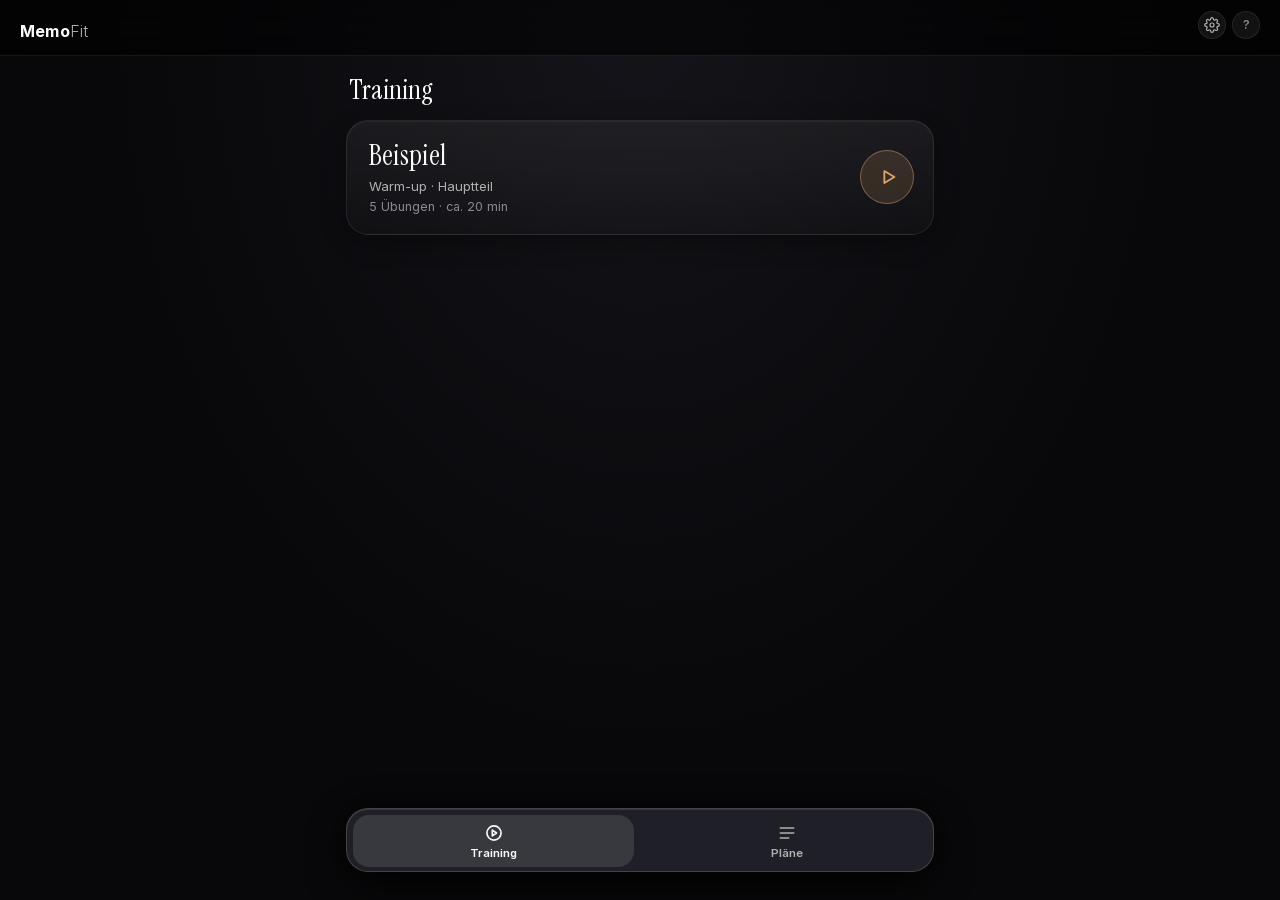
==== index.html @ 02ef74b9 "Add files via upload" ====
<!DOCTYPE html>
<html lang="de">
<head>
  <meta charset="UTF-8">
  <meta name="viewport" content="width=device-width, initial-scale=1.0, viewport-fit=cover">
  <meta name="apple-mobile-web-app-capable" content="yes">
  <meta name="mobile-web-app-capable" content="yes">
  <meta name="apple-mobile-web-app-status-bar-style" content="black-translucent">
  <meta name="apple-mobile-web-app-title" content="MemoFit">
  <meta name="theme-color" content="#080808">
  <link rel="manifest" href="manifest.json">
  <link rel="apple-touch-icon" href="apple-touch-icon.png">
  <link rel="icon" type="image/svg+xml" href="icon.svg">
  <title>MemoFit</title>
  <link rel="stylesheet" href="style.css?v=8">
</head>
<body>

  <header>
    <h1><span class="title-memo">Memo</span><span class="title-me">Fit</span></h1>
    <div class="header-btns">
      <button id="btn-einstellungen" class="btn-help btn-zahnrad" type="button" title="Einstellungen" aria-label="Einstellungen"><svg viewBox="0 0 24 24" fill="none" stroke="currentColor" stroke-width="1.75" stroke-linecap="round" stroke-linejoin="round" aria-hidden="true"><circle cx="12" cy="12" r="3"/><path d="M19.4 15a1.65 1.65 0 0 0 .33 1.82l.06.06a2 2 0 1 1-2.83 2.83l-.06-.06a1.65 1.65 0 0 0-1.82-.33 1.65 1.65 0 0 0-1 1.51V21a2 2 0 1 1-4 0v-.09A1.65 1.65 0 0 0 9 19.4a1.65 1.65 0 0 0-1.82.33l-.06.06a2 2 0 1 1-2.83-2.83l.06-.06A1.65 1.65 0 0 0 4.68 15a1.65 1.65 0 0 0-1.51-1H3a2 2 0 1 1 0-4h.09A1.65 1.65 0 0 0 4.6 9a1.65 1.65 0 0 0-.33-1.82l-.06-.06a2 2 0 1 1 2.83-2.83l.06.06A1.65 1.65 0 0 0 9 4.68a1.65 1.65 0 0 0 1-1.51V3a2 2 0 1 1 4 0v.09a1.65 1.65 0 0 0 1 1.51 1.65 1.65 0 0 0 1.82-.33l.06-.06a2 2 0 1 1 2.83 2.83l-.06.06A1.65 1.65 0 0 0 19.4 9a1.65 1.65 0 0 0 1.51 1H21a2 2 0 1 1 0 4h-.09a1.65 1.65 0 0 0-1.51 1z"/></svg></button>
      <button id="btn-info" class="btn-help" type="button" title="Hilfe" aria-label="Hilfe">?</button>
    </div>
  </header>

  <main>
    <!-- ── TRAINING (Start) ──────────────────────────── -->
    <section id="view-start" class="view">
      <div class="seiten-kopf">
        <h2 class="seiten-titel">Training</h2>
      </div>
      <div id="start-liste" class="plan-karten"></div>
    </section>

    <!-- ── PLÄNE (Liste) ─────────────────────────────── -->
    <section id="view-plaene" class="view hidden">
      <div class="seg plan-tabs" role="tablist" aria-label="Pläne oder Übungen">
        <button type="button" data-wert="plaene" class="an">Pläne</button>
        <button type="button" data-wert="bib">Übungen</button>
      </div>
      <div class="seiten-kopf mit-knopf">
        <h2 class="seiten-titel">Pläne</h2>
        <button class="btn-klein" id="btn-plaene-sort" type="button">Reihenfolge</button>
      </div>
      <div class="card"><div id="plaene-liste" class="zeilen"></div></div>
      <button class="btn-secondary" id="btn-plan-neu" type="button">+ Neuer Plan</button>
    </section>

    <!-- ── ÜBUNGEN (Bibliothek) ──────────────────────── -->
    <section id="view-bib" class="view hidden">
      <div class="seg plan-tabs" role="tablist" aria-label="Pläne oder Übungen">
        <button type="button" data-wert="plaene">Pläne</button>
        <button type="button" data-wert="bib" class="an">Übungen</button>
      </div>
      <div class="seiten-kopf mit-knopf">
        <h2 class="seiten-titel">Übungen</h2>
        <span class="seiten-zahl" id="bib-anzahl"></span>
      </div>
      <p class="card-text">Jede Übung gibt es nur einmal. Hinweis, Gewicht und Video gelten in allen Plänen, in denen sie steht.</p>
      <input type="search" id="bib-suche" class="u-suche" placeholder="Suchen" autocomplete="off">
      <div class="card"><div id="bib-liste" class="zeilen"></div></div>
      <button class="btn-secondary" id="btn-bib-neu" type="button">+ Neue Übung</button>
    </section>

    <!-- ── PLAN BEARBEITEN ───────────────────────────── -->
    <section id="view-plan" class="view hidden">
      <div class="einst-kopf">
        <button class="btn-zurueck" id="plan-zurueck" type="button">‹ Pläne</button>
      </div>
      <div class="plan-kopf">
        <button class="plan-name-knopf" id="plan-name" type="button"></button>
        <div class="plan-kopf-info" id="plan-info"></div>
        <div class="chip-reihe links">
          <button class="btn-klein" id="plan-sort" type="button">Reihenfolge</button>
          <button class="btn-klein" id="plan-kopie" type="button">Kopieren</button>
          <button class="btn-klein" id="plan-weg" type="button">Löschen</button>
        </div>
      </div>
      <p class="card-text hidden" id="plan-sort-hinweis">Mit den Pfeilen verschiebst du Blöcke und Übungen. Eine Übung wandert am Rand in den Block davor oder danach.</p>
      <div id="plan-bloecke" class="view"></div>
      <button class="btn-secondary" id="btn-block-neu" type="button">+ Block</button>
    </section>

    <!-- ── EINSTELLUNGEN ─────────────────────────────── -->
    <section id="view-einst" class="view hidden">
      <div class="einst-kopf">
        <button class="btn-zurueck" id="einst-zurueck" type="button">‹ Zurück</button>
        <h2 class="einst-titel">Einstellungen</h2>
      </div>

      <div class="card">
        <div class="card-header"><h2>Nach der Pause</h2></div>
        <div class="seg" id="e-auto" role="group" aria-label="Nach der Pause">
          <button type="button" data-wert="1">automatisch weiter</button>
          <button type="button" data-wert="0">auf Tipp warten</button>
        </div>
        <p class="form-hinweis">Automatisch: 3-2-1, dann geht es los. Ein Tipp in der Pause hält trotzdem jederzeit an.</p>
      </div>

      <div class="card">
        <div class="card-header"><h2>Bereit vor dem Start</h2></div>
        <div class="seg" id="e-vorlauf" role="group" aria-label="Vorlauf">
          <button type="button" data-wert="0">aus</button>
          <button type="button" data-wert="5">5 s</button>
          <button type="button" data-wert="10">10 s</button>
          <button type="button" data-wert="15">15 s</button>
        </div>
        <div class="form-group" style="margin-top:1rem"><label>Seite wechseln (re/li)</label>
          <div class="seg" id="e-wechsel" role="group" aria-label="Seite wechseln">
            <button type="button" data-wert="3">3 s</button>
            <button type="button" data-wert="5">5 s</button>
            <button type="button" data-wert="10">10 s</button>
          </div>
        </div>
      </div>

      <div class="card">
        <div class="card-header"><h2>Töne</h2></div>
        <div class="seg" id="e-toene" role="group" aria-label="Töne">
          <button type="button" data-wert="1">an</button>
          <button type="button" data-wert="0">aus</button>
        </div>
        <p class="form-hinweis">3-2-1 vor Start und Ende. Im Lautlos-Modus bleibt das iPhone stumm, Farbe und große Zahlen zeigen es trotzdem.</p>
        <div class="btn-reihe"><button class="btn-leise" id="btn-tontest" type="button">Ton testen</button></div>
      </div>

      <div class="card">
        <div class="card-header"><h2>Videoton</h2></div>
        <div class="seg" id="e-videoton" role="group" aria-label="Videoton">
          <button type="button" data-wert="aus">stumm</button>
          <button type="button" data-wert="erst">einmal</button>
          <button type="button" data-wert="immer">immer</button>
        </div>
        <p class="form-hinweis">Einmal: Die Ansage ist einmal zu hören, danach läuft der Ausschnitt stumm im Loop. Im Training schaltet der Lautsprecher oben rechts weiter.</p>
      </div>

      <div class="card">
        <div class="card-header"><h2>Musik vom Handy</h2></div>
        <div class="seg" id="e-musik" role="group" aria-label="Musik vom Handy">
          <button type="button" data-wert="vorrang">Ton hat Vorrang</button>
          <button type="button" data-wert="mischen">Musik läuft weiter</button>
        </div>
        <p class="form-hinweis">Ton hat Vorrang: 3-2-1 und Video sind immer hörbar, die Musik kann dafür kurz anhalten. Musik läuft weiter: Der Ton liegt über der Musik, ist aber nur zu hören, wenn das iPhone nicht im Lautlos-Modus ist.</p>
      </div>

      <div class="card">
        <div class="card-header"><h2>Speicher</h2></div>
        <p class="card-text" id="speicher-text">…</p>
        <div class="btn-reihe"><button class="btn-secondary" id="btn-persist" type="button">Dauerhaft speichern anfragen</button></div>
      </div>

      <div class="card">
        <div class="card-header"><h2>Daten</h2></div>
        <p class="card-text">Alles bleibt auf diesem Gerät. Nichts wird übertragen. Mit einer Sicherungsdatei nimmst du Pläne und Gewichte auf ein anderes Gerät mit.</p>
        <div class="btn-reihe">
          <button class="btn-secondary" id="btn-export" type="button">Daten sichern (Datei)</button>
          <button class="btn-secondary" id="btn-import" type="button">Sicherung laden …</button>
          <input type="file" id="import-datei" accept="application/json,.json" hidden>
          <button class="btn-leise" id="btn-beispiel" type="button">Beispielplan hinzufügen</button>
          <button class="btn-leise" id="btn-alles-loeschen" type="button">Alles löschen …</button>
        </div>
      </div>
    </section>
  </main>

  <nav class="bottom-nav">
    <button class="nav-item active" data-view="start" type="button">
      <svg viewBox="0 0 24 24" fill="none" stroke="currentColor" stroke-width="2" stroke-linecap="round" stroke-linejoin="round"><circle cx="12" cy="12" r="8.5"/><path d="M10 8.5l5 3.5-5 3.5Z"/></svg>
      <span>Training</span>
    </button>
    <button class="nav-item" data-view="plaene" type="button">
      <svg viewBox="0 0 24 24" fill="none" stroke="currentColor" stroke-width="2" stroke-linecap="round" stroke-linejoin="round"><path d="M4 6h16M4 12h16M4 18h10"/></svg>
      <span>Pläne</span>
    </button>
  </nav>

  <!-- ── TRAINING (Abspielen) ──────────────────────── -->
  <div id="training" class="training hidden" aria-live="off"></div>

  <!-- ── SHEET ─────────────────────────────────────── -->
  <div id="sheet" class="modal-backdrop hidden">
    <div class="modal" role="dialog" aria-modal="true" aria-labelledby="sheet-titel">
      <div class="modal-header">
        <h2 id="sheet-titel"></h2>
        <button class="btn-modal-close" id="sheet-zu" type="button" aria-label="Schließen">✕</button>
      </div>
      <div class="modal-body" id="sheet-body"></div>
    </div>
  </div>

  <!-- ── HILFE ─────────────────────────────────────── -->
  <div id="hilfe" class="modal-backdrop hidden">
    <div class="modal" role="dialog" aria-modal="true" aria-labelledby="hilfe-titel">
      <div class="modal-header">
        <h2 id="hilfe-titel">Hilfe</h2>
        <button class="btn-modal-close" id="hilfe-zu" type="button" aria-label="Schließen">✕</button>
      </div>
      <div class="modal-body">
        <aside class="haltung">
          <h4>Abspielen, nicht bedienen</h4>
          <p>MemoFit begleitet dein Training Übung für Übung, mit Zeit, Wiederholungen und Pausen. Einmal einrichten, danach nur noch starten. Keine Punkte, keine Serien, kein Soll.</p>
        </aside>
        <div class="modal-section">
          <div class="modal-section-title"><span class="hz-i klein" data-i="installieren"></span>Erste Schritte</div>
          <div class="hz-liste">
            <div class="hz"><span class="hz-i" data-i="browser"></span><div class="hz-t"><strong>Browser</strong> — iPhone und iPad: Safari · Android: Chrome oder Firefox · Computer: Safari, Firefox, Chrome oder Edge</div></div>
            <div class="hz"><span class="hz-i" data-i="installieren"></span><div class="hz-t"><strong>Zuerst zum Home-Bildschirm</strong> — iPhone/iPad: Safari → Teilen □↑ → „Zum Home-Bildschirm“ · Android (Chrome): ⋮ oben rechts → „Installieren und Verknüpfung erstellen“ (Firefox: Menü → „Installieren“)</div></div>
            <div class="hz"><span class="hz-i" data-i="geraet"></span><div class="hz-t"><strong>Warum installieren?</strong> — MemoFit startet wie eine App, auch offline im Studio oder Keller · ohne Installation kann der Browser die Daten nach etwa 7 Tagen ohne Nutzung löschen</div></div>
            <div class="hz"><span class="hz-i" data-i="update"></span><div class="hz-t"><strong>Nach einem Update</strong> — App ganz schließen und neu öffnen · oder „Neu laden“ im Hinweis unten</div></div>
          </div>
        </div>
        <div class="modal-divider"></div>
        <div class="modal-section">
          <div class="modal-section-title"><span class="hz-i klein" data-i="start"></span>Training</div>
          <div class="hz-liste">
            <div class="hz"><span class="hz-i" data-i="start" data-ton="neutral"></span><div class="hz-t"><strong>Starten</strong> — Plan antippen · erst „Bereit“ mit 3-2-1 · dann Übung für Übung, alle Sätze einer Übung nacheinander</div></div>
            <div class="hz"><span class="hz-i" data-i="dauer" data-ton="akt"></span><div class="hz-t"><strong>Zeit</strong> — großer Ring zählt herunter · warm = Arbeit</div></div>
            <div class="hz"><span class="hz-i" data-i="fertig" data-ton="akt"></span><div class="hz-t"><strong>Wiederholungen</strong> — „12–15 ×“ · großer Knopf „fertig“, wenn du so weit bist</div></div>
            <div class="hz"><span class="hz-i" data-i="pause" data-ton="reg"></span><div class="hz-t"><strong>Pause</strong> — kühl · zeigt, was gleich kommt · danach 3-2-1 und weiter</div></div>
            <div class="hz"><span class="hz-i" data-i="tippen" data-ton="reg"></span><div class="hz-t"><strong>Tipp in der Pause</strong> — hält an · „+15 s“ verlängert die Restzeit · „weiter“ zählt ab derselben Sekunde weiter · › springt zur nächsten Übung</div></div>
            <div class="hz"><span class="hz-i" data-i="kann" data-ton="neutral"></span><div class="hz-t"><strong>Letzter Satz freiwillig</strong> — bei „2–3 Sätze“ fragt die Pause „Noch einer?“ · „auslassen“ geht zur nächsten Übung · ohne Tipp geht es mit dem Satz weiter</div></div>
            <div class="hz"><span class="hz-i" data-i="seiten" data-ton="neutral"></span><div class="hz-t"><strong>Seiten re/li</strong> — erst rechts, kurz „Seite wechseln“, dann links</div></div>
            <div class="hz"><span class="hz-i" data-i="umdrehen"></span><div class="hz-t"><strong>Karte antippen</strong> — dreht sie um · hinten läuft das Video, ohne Video steht dort der Hinweis groß · jedes Training beginnt mit der Textseite, die gewählte Seite bleibt bis zum Ende</div></div>
            <div class="hz"><span class="hz-i" data-i="video"></span><div class="hz-t"><strong>Video</strong> — Karte antippen → Video im Loop, mit Zeit oder „fertig“ unten · die Pause zeigt nur Name und Hinweis</div></div>
            <div class="hz"><span class="hz-i" data-i="ton"></span><div class="hz-t"><strong>Lautsprecher oben rechts</strong> — Videoton umschalten: stumm (✕) · einmal (1) · immer (∞) · gilt auch für die nächsten Trainings</div></div>
            <div class="hz"><span class="hz-i" data-i="gewicht"></span><div class="hz-t"><strong>Gewicht</strong> — „17,5 kg“ antippen → + und − · ändert um den Wert aus der Übung · bleibt für das nächste Mal gespeichert</div></div>
            <div class="hz"><span class="hz-i" data-i="wischen"></span><div class="hz-t"><strong>Wischen</strong> — nach links: nächste Übung · nach rechts: zurück · oder ‹ › unten</div></div>
            <div class="hz"><span class="hz-i" data-i="halt"></span><div class="hz-t"><strong>Anhalten</strong> — ❙❙ unten · ✕ oben beendet das Training</div></div>
            <div class="hz"><span class="hz-i" data-i="drehen"></span><div class="hz-t"><strong>Quer oder hoch</strong> — Handy auf die Bank stellen oder auf den Boden legen · der Bildschirm bleibt an</div></div>
          </div>
        </div>
        <div class="modal-divider"></div>
        <div class="modal-section">
          <div class="modal-section-title"><span class="hz-i klein" data-i="plaene"></span>Pläne</div>
          <div class="hz-liste">
            <div class="hz"><span class="hz-i" data-i="plaene"></span><div class="hz-t"><strong>Plan</strong> — ein Trainingstag · Blöcke wie Warm-up, Hauptteil A, Hauptteil B fassen die Übungen zusammen</div></div>
            <div class="hz"><span class="hz-i" data-i="werte"></span><div class="hz-t"><strong>Werte je Übung</strong> — Zeit oder Wiederholungen · Sätze · Pause zwischen Sätzen · Pause vor der nächsten Übung · eine neue Übung übernimmt die Werte der Übung davor</div></div>
            <div class="hz"><span class="hz-i" data-i="uebung"></span><div class="hz-t"><strong>Übung</strong> — Name · Hinweis · Werte · Seiten re/li · Gewicht · Video</div></div>
            <div class="hz"><span class="hz-i" data-i="bibliothek"></span><div class="hz-t"><strong>Übungen</strong> — oben „Pläne · Übungen“ umschalten · alle Übungen auf einen Blick · suchen · in welchen Plänen sie stehen</div></div>
            <div class="hz"><span class="hz-i" data-i="mehrfach"></span><div class="hz-t"><strong>Dieselbe Übung in mehreren Plänen</strong> — im Plan „+ Übung“ → „Aus der Bibliothek“ wählen · Hinweis, Gewicht und Video pflegst du nur einmal · auch nach „Kopieren“</div></div>
            <div class="hz"><span class="hz-i" data-i="loeschen"></span><div class="hz-t"><strong>Aus dem Block entfernen</strong> — die Übung bleibt in der Bibliothek · ganz löschen nur unter „Übungen“</div></div>
            <div class="hz"><span class="hz-i" data-i="video"></span><div class="hz-t"><strong>„Video neu wählen“</strong> — nach dem Laden einer Sicherung auf einem anderen Gerät · Übung öffnen → „Video wählen“ · Ausschnitt bleibt erhalten, wenn du ihn nicht änderst</div></div>
            <div class="hz"><span class="hz-i" data-i="video"></span><div class="hz-t"><strong>Video zuordnen</strong> — Übung öffnen → „Video wählen“ → aus Fotos oder iCloud Drive · bleibt nur auf diesem Gerät</div></div>
            <div class="hz"><span class="hz-i" data-i="schnitt"></span><div class="hz-t"><strong>Ausschnitt</strong> — Video abspielen · bei der Stelle „hier“ unter Start bzw. Ende · „Ausschnitt abspielen“ zum Prüfen · gilt in allen Plänen</div></div>
            <div class="hz"><span class="hz-i" data-i="speicher"></span><div class="hz-t"><strong>Größe</strong> — 30 s in 1080p sind etwa 30–60 MB · in 1080p filmen oder in Fotos kürzen · 4K braucht viel mehr Platz</div></div>
            <div class="hz"><span class="hz-i" data-i="sortieren"></span><div class="hz-t"><strong>Reihenfolge</strong> — ↑ ↓ verschieben Blöcke und Übungen</div></div>
            <div class="hz"><span class="hz-i" data-i="loeschen"></span><div class="hz-t"><strong>Löschen</strong> — „Rückgängig“ im Hinweis unten holt es zurück</div></div>
          </div>
        </div>
        <div class="modal-divider"></div>
        <div class="modal-section">
          <div class="modal-section-title"><span class="hz-i klein" data-i="zahnrad"></span>Einstellungen · Zahnrad oben rechts</div>
          <div class="hz-liste">
            <div class="hz"><span class="hz-i" data-i="pause"></span><div class="hz-t"><strong>Nach der Pause</strong> — automatisch weiter · oder immer auf Tipp warten</div></div>
            <div class="hz"><span class="hz-i" data-i="start"></span><div class="hz-t"><strong>Bereit</strong> — 5 s vor der ersten Übung · aus · 10 s · 15 s</div></div>
            <div class="hz"><span class="hz-i" data-i="ton"></span><div class="hz-t"><strong>Töne</strong> — 3-2-1 vor Start und Ende · im Lautlos-Modus stumm</div></div>
            <div class="hz"><span class="hz-i" data-i="video"></span><div class="hz-t"><strong>Videoton</strong> — immer stumm · erster Durchlauf mit Ton, dann stumm · immer mit Ton</div></div>
            <div class="hz"><span class="hz-i" data-i="ton"></span><div class="hz-t"><strong>Musik vom Handy</strong> — „Ton hat Vorrang“: immer hörbar, Musik kann kurz anhalten · „Musik läuft weiter“: Ton liegt darüber, nur ohne Lautlos-Modus · auch über den Lautsprecher im Training</div></div>
            <div class="hz"><span class="hz-i" data-i="speicher"></span><div class="hz-t"><strong>Speicher</strong> — „dauerhaft speichern“ schützt vor dem Aufräumen durch den Browser</div></div>
          </div>
        </div>
        <div class="modal-divider"></div>
        <div class="modal-section">
          <div class="modal-section-title"><span class="hz-i klein" data-i="sichern"></span>Daten &amp; Backup</div>
          <div class="hz-liste">
            <div class="hz"><span class="hz-i" data-i="geraet"></span><div class="hz-t"><strong>Nur auf diesem Gerät</strong> — nichts wird übertragen</div></div>
            <div class="hz"><span class="hz-i" data-i="sichern"></span><div class="hz-t"><strong>Daten sichern</strong> — erzeugt eine kleine Datei mit Plänen und Gewichten · ohne Videos: die Originale liegen in Fotos oder iCloud und lassen sich neu zuordnen</div></div>
            <div class="hz"><span class="hz-i" data-i="laden"></span><div class="hz-t"><strong>Sicherung laden</strong> — Umzug auf ein anderes Gerät</div></div>
          </div>
        </div>
        <div class="modal-divider"></div>
        <div class="modal-section">
          <div class="modal-section-title"><span class="hz-i klein" data-i="werkzeug"></span>Probleme &amp; Lösungen</div>
          <div class="hz-liste">
            <div class="hz"><span class="hz-i" data-i="ton"></span><div class="hz-t"><strong>Kein Ton?</strong> — Lautlos-Schalter am iPhone prüfen · Töne in den Einstellungen an</div></div>
            <div class="hz"><span class="hz-i" data-i="geraet"></span><div class="hz-t"><strong>Bildschirm geht aus?</strong> — ab iOS 16.4 bleibt er im Training an · sonst Auto-Sperre in den iPhone-Einstellungen verlängern</div></div>
            <div class="hz"><span class="hz-i" data-i="video"></span><div class="hz-t"><strong>Video ohne Ton?</strong> — Lautsprecher oben rechts auf „einmal“ oder „immer“ · bei „Musik läuft weiter“ den Lautlos-Modus ausschalten · Lautstärke prüfen</div></div>
            <div class="hz"><span class="hz-i" data-i="loeschen"></span><div class="hz-t"><strong>Daten weg?</strong> — „Browserdaten löschen“ entfernt auch MemoFit → Sicherung laden</div></div>
            <div class="hz"><span class="hz-i" data-i="geraet"></span><div class="hz-t"><strong>Home-Bildschirm &amp; Safari</strong> — getrennte Speicher · immer die App vom Home-Bildschirm nutzen</div></div>
          </div>
        </div>
        <div class="modal-divider"></div>
        <p class="modal-meta">Daten bleiben auf diesem Gerät. MemoFit ersetzt keine ärztliche oder therapeutische Beratung.</p>
        <p class="modal-meta"><a href="impressum.html">Impressum &amp; Datenschutz</a></p>
        <p class="modal-meta modal-meta-build">Version 1.0 · Klaus Teltenkötter 2026</p>
      </div>
    </div>
  </div>

  <div id="toast" class="toast hidden" role="status" aria-live="polite"><span id="toast-text"></span><button id="toast-btn" type="button" class="hidden">Rückgängig</button></div>

  <script src="app.js?v=8"></script>
</body>
</html>
---- style.css ----
/* MemoFit · Stil */
/* Schriften lokal (kein Abruf bei Google): Inter und Instrument Serif, SIL Open Font License 1.1 */
@font-face { font-family: 'Instrument Serif'; font-style: italic; font-weight: 400; font-display: swap;
  src: url('fonts/InstrumentSerif-italic-latin-ext.woff2') format('woff2'); unicode-range: U+0100-02BA, U+02BD-02C5, U+02C7-02CC, U+02CE-02D7, U+02DD-02FF, U+0304, U+0308, U+0329, U+1D00-1DBF, U+1E00-1E9F, U+1EF2-1EFF, U+2020, U+20A0-20AB, U+20AD-20C4, U+2113, U+2C60-2C7F, U+A720-A7FF; }
@font-face { font-family: 'Instrument Serif'; font-style: italic; font-weight: 400; font-display: swap;
  src: url('fonts/InstrumentSerif-italic-latin.woff2') format('woff2'); unicode-range: U+0000-00FF, U+0131, U+0152-0153, U+02BB-02BC, U+02C6, U+02DA, U+02DC, U+0304, U+0308, U+0329, U+2000-206F, U+20AC, U+2122, U+2191, U+2193, U+2212, U+2215, U+FEFF, U+FFFD; }
@font-face { font-family: 'Instrument Serif'; font-style: normal; font-weight: 400; font-display: swap;
  src: url('fonts/InstrumentSerif-normal-latin-ext.woff2') format('woff2'); unicode-range: U+0100-02BA, U+02BD-02C5, U+02C7-02CC, U+02CE-02D7, U+02DD-02FF, U+0304, U+0308, U+0329, U+1D00-1DBF, U+1E00-1E9F, U+1EF2-1EFF, U+2020, U+20A0-20AB, U+20AD-20C4, U+2113, U+2C60-2C7F, U+A720-A7FF; }
@font-face { font-family: 'Instrument Serif'; font-style: normal; font-weight: 400; font-display: swap;
  src: url('fonts/InstrumentSerif-normal-latin.woff2') format('woff2'); unicode-range: U+0000-00FF, U+0131, U+0152-0153, U+02BB-02BC, U+02C6, U+02DA, U+02DC, U+0304, U+0308, U+0329, U+2000-206F, U+20AC, U+2122, U+2191, U+2193, U+2212, U+2215, U+FEFF, U+FFFD; }
@font-face { font-family: 'Inter'; font-style: normal; font-weight: 300 800; font-display: swap;
  src: url('fonts/Inter-normal-latin-ext.woff2') format('woff2'); unicode-range: U+0100-02BA, U+02BD-02C5, U+02C7-02CC, U+02CE-02D7, U+02DD-02FF, U+0304, U+0308, U+0329, U+1D00-1DBF, U+1E00-1E9F, U+1EF2-1EFF, U+2020, U+20A0-20AB, U+20AD-20C4, U+2113, U+2C60-2C7F, U+A720-A7FF; }
@font-face { font-family: 'Inter'; font-style: normal; font-weight: 300 800; font-display: swap;
  src: url('fonts/Inter-normal-latin.woff2') format('woff2'); unicode-range: U+0000-00FF, U+0131, U+0152-0153, U+02BB-02BC, U+02C6, U+02DA, U+02DC, U+0304, U+0308, U+0329, U+2000-206F, U+20AC, U+2122, U+2191, U+2193, U+2212, U+2215, U+FEFF, U+FFFD; }

*, *::before, *::after { box-sizing: border-box; margin: 0; padding: 0; }

:root {
  /* Basis aus MemoFix / MemoMe */
  --bg:            #070708;
  --bg-grad:       radial-gradient(ellipse at 50% 0%, #14141a 0%, #08080a 60%);
  --surface:       #0d0d11;
  --surface2:      #131318;
  --modal:         #111116;
  --text:          #FAFAFA;
  --text-dim:      #B0B0B0;
  --muted:         #6B6B70;
  --hint:          #8a8a91;
  --border:        rgba(255,255,255,0.08);
  --border-strong: rgba(255,255,255,0.14);
  --shadow:        inset 0 1px 0 rgba(255,255,255,0.05), 0 8px 24px rgba(0,0,0,0.3);
  --radius:        18px;
  --nav-h:         96px;
  --header-h:      56px;
  --serif:         'Instrument Serif', Georgia, serif;
  --mf-blau:       #62d5ff;

  /* MemoFit: Arbeit warm, Pause kühl, Bereit neutral (Werte aus MemoMe) */
  --akt:           #d9a36a;
  --akt-rgb:       217, 163, 106;
  --reg:           #86bdb5;
  --reg-rgb:       134, 189, 181;
  --neutral:       #bdb4a5;
  --neutral-rgb:   189, 180, 165;
}

body {
  font-family: 'Inter', -apple-system, BlinkMacSystemFont, 'Segoe UI', sans-serif;
  background: var(--bg-grad);
  background-color: var(--bg);
  color: var(--text);
  min-height: 100dvh;
  padding-bottom: calc(var(--nav-h) + max(env(safe-area-inset-bottom), 12px));
  -webkit-tap-highlight-color: transparent;
  -webkit-font-smoothing: antialiased;
  overscroll-behavior-y: none;
}
button { font-family: inherit; }
:focus-visible { outline: 2px solid rgba(var(--reg-rgb), 0.8); outline-offset: 2px; }

/* ── HEADER ─────────────────────────────────────────── */
header {
  position: sticky; top: 0; z-index: 100;
  background: rgba(0,0,0,0.55);
  backdrop-filter: blur(12px); -webkit-backdrop-filter: blur(12px);
  height: calc(var(--header-h) + env(safe-area-inset-top));
  padding: calc(0.9rem + env(safe-area-inset-top)) max(1.25rem, env(safe-area-inset-right)) 0.9rem max(1.25rem, env(safe-area-inset-left));
  border-bottom: 1px solid var(--border);
  display: flex; align-items: flex-end; justify-content: space-between;
}
header h1 { font-size: 1rem; letter-spacing: 0.2px; }
.title-memo { font-weight: 700; }
.title-me   { font-weight: 300; color: var(--text-dim); }
.header-btns { display: flex; align-items: center; gap: 0.4rem; }
.btn-help {
  background: rgba(255,255,255,0.06); border: 1px solid var(--border); color: var(--hint);
  width: 28px; height: 28px; border-radius: 50%;
  font-size: 0.75rem; font-weight: 600; cursor: pointer;
  display: flex; align-items: center; justify-content: center; margin-bottom: 2px;
}
.btn-zahnrad { color: var(--text-dim); }
.btn-zahnrad svg { width: 16px; height: 16px; display: block; }
.btn-zahnrad.an { color: var(--text); background: rgba(255,255,255,0.14); border-color: rgba(255,255,255,0.3); }
.einst-kopf { display: flex; align-items: center; gap: 0.75rem; padding: 0.1rem 0.1rem 0; }
.btn-zurueck { background: none; border: 0; color: var(--text-dim); font-size: 0.9rem; font-weight: 600; padding: 0.4rem 0.2rem; cursor: pointer; }
.einst-titel { font-family: var(--serif); font-weight: 400; font-size: 1.7rem; line-height: 1.1; }

/* ── LAYOUT ─────────────────────────────────────────── */
main {
  max-width: 620px; margin: 0 auto;
  padding-block: 1rem 0.5rem;
  padding-left: max(16px, env(safe-area-inset-left, 0px));
  padding-right: max(16px, env(safe-area-inset-right, 0px));
}
.view { display: flex; flex-direction: column; gap: 0.9rem; }
.hidden { display: none !important; }

.seiten-kopf { padding: 0.2rem 0.2rem 0; }
.seiten-kopf.mit-knopf { display: flex; align-items: center; justify-content: space-between; }
.seiten-titel { font-family: var(--serif); font-weight: 400; font-size: 1.7rem; line-height: 1.1; }
.seiten-sub { font-family: var(--serif); font-style: italic; font-size: 1rem; color: var(--hint); margin-top: 0.2rem; }

.card {
  background: linear-gradient(180deg, rgba(255,255,255,0.05) 0%, rgba(255,255,255,0.02) 100%);
  border-radius: var(--radius); padding: 1.1rem 1.2rem;
  border: 1px solid var(--border); box-shadow: var(--shadow);
}
.card-header { display: flex; align-items: center; gap: 0.5rem; margin-bottom: 0.8rem; }
.card-header h2 { font-size: 0.95rem; font-weight: 700; }
.card-header .rechts { margin-left: auto; }
.card-text { font-size: 0.82rem; color: var(--text-dim); line-height: 1.5; margin-bottom: 0.8rem; }
.leer-text { font-family: var(--serif); font-style: italic; color: var(--hint); font-size: 1.1rem; padding: 0.4rem 0.2rem; }

/* ── START: Pläne als Karten ────────────────────────── */
.plan-karten { display: flex; flex-direction: column; gap: 0.8rem; }
.plan-karte {
  display: grid; grid-template-columns: 1fr auto; align-items: center; gap: 1rem;
  width: 100%; text-align: left; cursor: pointer; color: var(--text);
  background: linear-gradient(180deg, rgba(255,255,255,0.06) 0%, rgba(255,255,255,0.02) 100%);
  border: 1px solid var(--border); border-radius: 22px; box-shadow: var(--shadow);
  padding: 1.25rem 1.2rem 1.25rem 1.35rem; min-height: 112px;
}
.plan-karte:active { transform: scale(0.99); }
.plan-karte .pk-name { font-family: var(--serif); font-size: 1.75rem; line-height: 1.1; }
.plan-karte .pk-bloecke { font-size: 0.82rem; color: var(--text-dim); margin-top: 0.35rem; line-height: 1.4; }
.plan-karte .pk-dauer { font-size: 0.78rem; color: var(--hint); margin-top: 0.25rem; }
.plan-karte .pk-start {
  width: 54px; height: 54px; border-radius: 50%; display: flex; align-items: center; justify-content: center;
  background: rgba(var(--akt-rgb), 0.16); border: 1px solid rgba(var(--akt-rgb), 0.45); color: var(--akt);
}
.plan-karte .pk-start svg { width: 22px; height: 22px; margin-left: 3px; }

/* ── LISTEN (Pläne, Übungen) ────────────────────────── */
.zeilen { display: flex; flex-direction: column; }
.zeile {
  display: grid; grid-template-columns: 1fr auto; align-items: center; gap: 0.6rem; width: 100%;
  padding: 0.75rem 0.2rem; background: none; border: 0; border-bottom: 1px solid var(--border);
  color: var(--text); text-align: left; cursor: pointer; min-height: 52px;
}
.zeilen > .zeile:last-child, .zeilen > .zeile-wrap:last-child > .zeile { border-bottom: 0; }
.zeile .nm { font-size: 0.95rem; font-weight: 600; min-width: 0; }
.zeile .info { font-size: 0.74rem; color: var(--hint); margin-top: 0.15rem; font-weight: 400; line-height: 1.4; }
.zeile .pfeil { color: var(--muted); font-size: 1.1rem; }
.zeile.sortieren { cursor: default; }
.sort-pfeile { display: flex; gap: 0.35rem; }
.sort-pfeile button {
  width: 38px; height: 38px; border-radius: 10px; cursor: pointer;
  background: rgba(255,255,255,0.06); border: 1px solid var(--border); color: var(--text); font-size: 1rem;
}
.sort-pfeile button:disabled { opacity: 0.25; cursor: default; }
.zeile-leer { font-size: 0.82rem; color: var(--hint); font-style: italic; padding: 0.6rem 0.2rem; }

/* ── PLAN BEARBEITEN ────────────────────────────────── */
.plan-kopf { display: flex; flex-direction: column; gap: 0.35rem; padding: 0 0.2rem; }
.plan-name-knopf {
  font-family: var(--serif); font-size: 1.9rem; line-height: 1.1; color: var(--text); text-align: left;
  background: none; border: 0; cursor: pointer; padding: 0;
}
.plan-name-knopf::after { content: ' ✎'; font-family: 'Inter', sans-serif; font-size: 0.9rem; color: var(--muted); vertical-align: 0.3em; }
.plan-kopf-info { font-size: 0.8rem; color: var(--hint); }
.chip-reihe { display: flex; gap: 0.4rem; flex-wrap: wrap; margin-top: 0.4rem; }
.btn-klein {
  height: 30px; padding: 0 0.8rem; border-radius: 15px; cursor: pointer;
  background: rgba(255,255,255,0.06); border: 1px solid var(--border); color: var(--text-dim);
  font-size: 0.74rem; font-weight: 600;
}
.btn-klein.an { background: rgba(255,255,255,0.14); border-color: rgba(255,255,255,0.3); color: var(--text); }
.block-karte .card-header { margin-bottom: 0.3rem; align-items: flex-start; }
.block-kopf-knopf { background: none; border: 0; color: var(--text); text-align: left; cursor: pointer; padding: 0; flex: 1; min-width: 0; }
.block-kopf-knopf .bn { font-size: 1rem; font-weight: 700; }
.block-kopf-knopf .bn::after { content: ' ✎'; font-weight: 400; font-size: 0.8rem; color: var(--muted); }
.block-kopf-knopf .bn.ohne-stift::after { content: none; }
.block-kopf-knopf .bw { font-size: 0.76rem; color: var(--hint); margin-top: 0.2rem; line-height: 1.4; }
.btn-plus { background: none; border: 0; color: var(--text-dim); font-size: 0.85rem; font-weight: 600; padding: 0.7rem 0.2rem 0.1rem; cursor: pointer; text-align: left; }
.marke { display: inline-block; font-size: 0.66rem; font-weight: 700; letter-spacing: 0.3px; padding: 0.05rem 0.45rem; border-radius: 8px; margin-left: 0.35rem; vertical-align: 1px; background: rgba(255,255,255,0.07); color: var(--text-dim); }

/* ── FORMULARE ──────────────────────────────────────── */
.form-group { margin-bottom: 0.9rem; min-width: 0; }
.form-group label, .form-label { display: block; font-size: 0.68rem; font-weight: 700; color: var(--hint); text-transform: uppercase; letter-spacing: 0.6px; margin-bottom: 0.35rem; }
input[type="text"], input[type="number"], textarea, select {
  width: 100%; padding: 0.7rem 0.9rem;
  border: 1px solid var(--border); border-radius: 10px;
  font-size: 1rem; font-family: inherit; color: var(--text); background: var(--surface2);
  -webkit-appearance: none; appearance: none; color-scheme: dark;
}
textarea { resize: vertical; min-height: 4.2rem; line-height: 1.4; }
input:focus, select:focus, textarea:focus { outline: none; border-color: rgba(255,255,255,0.35); }
.form-hinweis { font-size: 0.72rem; color: var(--hint); margin-top: 0.35rem; line-height: 1.4; }
.form-reihe { display: grid; grid-template-columns: 1fr 1fr; gap: 0.6rem; }
.form-reihe.drei { grid-template-columns: 1fr 1fr 1fr; }
.schalter-zeile { display: flex; align-items: center; gap: 0.7rem; padding: 0.55rem 0.1rem; font-size: 0.92rem; cursor: pointer; }
.schalter-zeile input { width: 22px; height: 22px; accent-color: var(--reg); }
.schalter-zeile small { display: block; color: var(--hint); font-size: 0.72rem; margin-top: 0.1rem; }

.seg { display: flex; background: rgba(255,255,255,0.04); border: 1px solid var(--border); border-radius: 12px; padding: 3px; gap: 3px; }
.seg button { flex: 1; padding: 0.55rem 0.4rem; border: 0; border-radius: 9px; background: transparent; color: var(--hint); font-size: 0.84rem; font-weight: 600; cursor: pointer; }
.seg button.an { background: rgba(255,255,255,0.12); color: var(--text); }

.vorschlaege { display: flex; flex-wrap: wrap; gap: 0.35rem; margin-top: 0.5rem; }
.vorschlaege .btn-klein { height: auto; min-height: 30px; padding: 0.3rem 0.75rem; text-align: left; }

.btn-primary {
  display: block; width: 100%;
  background: linear-gradient(180deg, #fafafa 0%, #dcdcdc 100%); color: #080808;
  border: none; padding: 0.85rem 1.5rem; border-radius: 14px;
  font-size: 1rem; font-weight: 700; cursor: pointer;
  box-shadow: inset 0 1px 0 rgba(255,255,255,0.6), 0 8px 20px rgba(255,255,255,0.07);
}
.btn-primary:active { opacity: 0.85; }
.btn-secondary {
  display: block; width: 100%;
  background: rgba(255,255,255,0.06); color: var(--text);
  border: 1px solid var(--border-strong); padding: 0.8rem 1rem; border-radius: 14px;
  font-size: 0.92rem; font-weight: 600; cursor: pointer;
}
.btn-leise {
  display: block; width: 100%; background: transparent; color: var(--hint);
  border: 1px solid var(--border); padding: 0.7rem 1rem; border-radius: 14px;
  font-size: 0.88rem; cursor: pointer;
}
.btn-reihe { display: flex; flex-direction: column; gap: 0.5rem; margin-top: 0.5rem; }

/* ── MODAL / SHEET ──────────────────────────────────── */
.modal-backdrop {
  position: fixed; inset: 0; z-index: 900;
  background: rgba(0,0,0,0.75);
  display: flex; align-items: flex-end;
  padding: 1rem max(1rem, env(safe-area-inset-right)) max(1rem, env(safe-area-inset-bottom)) max(1rem, env(safe-area-inset-left));
  backdrop-filter: blur(6px); -webkit-backdrop-filter: blur(6px);
}
.modal {
  background: var(--modal); border: 1px solid var(--border-strong); border-radius: 22px;
  width: 100%; max-width: 540px; margin: 0 auto;
  box-shadow: 0 24px 60px rgba(0,0,0,0.8), inset 0 1px 0 rgba(255,255,255,0.05);
  max-height: 88dvh; overflow-y: auto;
  animation: modalUp 0.25s ease;
}
html.fenster-offen, html.fenster-offen body { overflow: hidden; overscroll-behavior: none; }
.modal-backdrop:focus-within { backdrop-filter: none; -webkit-backdrop-filter: none; background: rgba(0,0,0,0.86); }
@keyframes modalUp { from { transform: translateY(30px); opacity: 0; } to { transform: none; opacity: 1; } }
.modal-header {
  display: flex; align-items: center; justify-content: space-between;
  padding: 1.1rem 1.25rem 0.75rem; border-bottom: 1px solid var(--border);
  position: sticky; top: 0; background: var(--modal); z-index: 1;
}
.modal-header h2 { font-size: 1rem; font-weight: 700; }
.btn-modal-close { background: rgba(255,255,255,0.06); border: none; color: var(--muted); width: 30px; height: 30px; border-radius: 50%; font-size: 0.9rem; cursor: pointer; }
.modal-body { padding: 1rem 1.25rem 1.25rem; }
.modal-section-title { display: flex; align-items: center; gap: 0.45rem; font-size: 0.72rem; font-weight: 700; color: var(--text-dim); text-transform: uppercase; letter-spacing: 0.6px; margin-bottom: 0.6rem; }
.modal-divider { height: 1px; background: var(--border); margin: 0.9rem 0; }
.modal-meta { font-size: 0.75rem; color: var(--hint); text-align: center; line-height: 1.5; margin-top: 0.2rem; }
.modal-meta a { color: var(--text-dim); }
.modal-meta-build { font-size: 0.68rem; opacity: 0.6; margin-top: 0.3rem; }
.haltung { border-left: 3px solid var(--text); padding: 0.2rem 0 0.2rem 0.9rem; margin: 0 0 1.25rem; }
.haltung h4 { margin: 0 0 0.45rem; font-size: 0.78rem; letter-spacing: 0.12em; text-transform: uppercase; color: var(--text); }
.haltung p { margin: 0 0 0.4rem; font-size: 0.9rem; line-height: 1.5; color: var(--text-dim); }
.haltung p em { color: var(--text); }
.hz-i { flex: 0 0 auto; width: 1.55rem; height: 1.55rem; color: var(--text-dim); display: inline-flex; }
.hz-i svg { width: 100%; height: 100%; }
.hz-i.klein { width: 1rem; height: 1rem; }
.hz-i[data-ton="reg"] { color: rgb(var(--reg-rgb)); }
.hz-i[data-ton="akt"] { color: rgb(var(--akt-rgb)); }
.hz-i[data-ton="neutral"] { color: rgb(var(--neutral-rgb)); }
.hz-liste { display: flex; flex-direction: column; gap: 0.7rem; }
.hz { display: flex; gap: 0.75rem; align-items: flex-start; }
.hz-t { font-size: 0.86rem; line-height: 1.45; color: var(--text-dim); padding-top: 0.12rem; }
.hz-t strong { color: var(--text); font-weight: 600; }

/* ── NAV ────────────────────────────────────────────── */
.bottom-nav {
  position: fixed;
  bottom: calc(16px + max(env(safe-area-inset-bottom), 12px));
  left: max(16px, env(safe-area-inset-left)); right: max(16px, env(safe-area-inset-right));
  max-width: 588px; margin: 0 auto;
  background: rgba(34,34,42,0.93);
  backdrop-filter: blur(16px); -webkit-backdrop-filter: blur(16px);
  border: 1px solid rgba(255,255,255,0.16); border-radius: 22px;
  display: flex; height: 64px; z-index: 100;
  box-shadow: inset 0 1px 0 rgba(255,255,255,0.10), 0 -8px 24px rgba(0,0,0,0.45), 0 14px 36px rgba(0,0,0,0.7);
}
.nav-item {
  flex: 1; background: transparent; border: none;
  display: flex; flex-direction: column; align-items: center; justify-content: center;
  gap: 3px; height: 64px; cursor: pointer; color: var(--text-dim); font-weight: 600; position: relative;
}
.nav-item span { font-size: 0.72rem; position: relative; }
.nav-item svg { width: 20px; height: 20px; position: relative; }
.nav-item.active { color: var(--text); }
.nav-item.active::before { content: ''; position: absolute; inset: 6px; background: rgba(255,255,255,0.11); border-radius: 16px; }

/* ── TOAST & UPDATE ─────────────────────────────────── */
.update-hinweis {
  position: fixed; left: 50%; transform: translateX(-50%); z-index: 950;
  bottom: calc(96px + max(env(safe-area-inset-bottom), 12px));
  display: flex; align-items: center; gap: 0.6rem; padding: 0.5rem 0.6rem 0.5rem 0.95rem; border-radius: 999px;
  background: rgba(20,20,26,0.94); backdrop-filter: blur(12px); -webkit-backdrop-filter: blur(12px);
  border: 1px solid rgba(98,213,255,0.55); color: var(--text); font-size: 0.85rem;
  box-shadow: 0 8px 24px rgba(0,0,0,0.5); max-width: calc(100vw - 24px); white-space: nowrap;
}
.update-hinweis button { border: 0; border-radius: 999px; padding: 0.35rem 0.8rem; font: inherit; font-weight: 700; cursor: pointer; background: var(--mf-blau); color: #04141c; }
.update-hinweis button[data-u="zu"] { background: transparent; color: var(--text-dim); padding: 0.35rem 0.5rem; }
.toast {
  position: fixed;
  bottom: calc(96px + max(env(safe-area-inset-bottom), 12px));
  left: 50%; transform: translateX(-50%);
  background: rgba(20,20,26,0.94);
  backdrop-filter: blur(12px); -webkit-backdrop-filter: blur(12px);
  color: var(--text); border: 1px solid var(--border-strong);
  padding: 0.45rem 0.5rem 0.45rem 1.1rem; border-radius: 100px;
  font-size: 0.85rem; z-index: 1000; white-space: nowrap; max-width: calc(100vw - 32px);
  display: flex; align-items: center; gap: 0.6rem;
  box-shadow: 0 8px 24px rgba(0,0,0,0.5);
  transition: opacity 0.3s;
}
.toast:not(:has(#toast-btn:not(.hidden))) { padding-right: 1.1rem; }
.toast.hidden { display: flex !important; opacity: 0; pointer-events: none; }
.toast span { overflow: hidden; text-overflow: ellipsis; }
.toast button { border: 0; border-radius: 999px; padding: 0.35rem 0.8rem; font-weight: 700; font-size: 0.8rem; cursor: pointer; background: rgba(var(--reg-rgb), 0.9); color: #061418; }

/* ══ TRAINING ═══════════════════════════════════════════════════════ */
html.im-training, html.im-training body { overflow: hidden; }
.training {
  --ph: var(--neutral); --ph-rgb: var(--neutral-rgb);
  position: fixed; inset: 0; z-index: 500;
  display: flex; flex-direction: column;
  padding: calc(0.6rem + env(safe-area-inset-top)) max(1rem, env(safe-area-inset-right)) calc(0.8rem + env(safe-area-inset-bottom)) max(1rem, env(safe-area-inset-left));
  background:
    radial-gradient(ellipse at 50% 30%, rgba(var(--ph-rgb), 0.20) 0%, rgba(var(--ph-rgb), 0.06) 45%, transparent 75%),
    #08080a;
  transition: background 0.6s ease;
  user-select: none; -webkit-user-select: none; touch-action: pan-y;
}
.training.ph-arbeit { --ph: var(--akt); --ph-rgb: var(--akt-rgb); }
.training.ph-pause, .training.ph-wechsel { --ph: var(--reg); --ph-rgb: var(--reg-rgb); }
.training.ph-bereit { --ph: var(--neutral); --ph-rgb: var(--neutral-rgb); }

.t-oben { display: flex; align-items: center; gap: 0.6rem; min-height: 44px; }
.t-x {
  width: 44px; height: 44px; border-radius: 50%; flex: 0 0 auto; cursor: pointer;
  background: rgba(255,255,255,0.06); border: 1px solid var(--border); color: var(--text-dim); font-size: 1rem;
}
.t-ort { flex: 1; min-width: 0; text-align: center; font-size: 0.8rem; color: var(--text-dim); letter-spacing: 0.3px; white-space: nowrap; overflow: hidden; text-overflow: ellipsis; }
.t-ort b { color: rgb(var(--ph-rgb)); font-weight: 700; text-transform: uppercase; letter-spacing: 0.8px; font-size: 0.72rem; }
.t-platz { width: 44px; flex: 0 0 auto; }

.t-mitte { flex: 1; min-height: 0; display: flex; align-items: center; justify-content: center; padding: 0.6rem 0; perspective: 1400px; }

/* Karte mit Umdrehen (wie MemoFix) */
.t-karte { position: relative; width: 100%; max-width: 520px; height: 100%; max-height: 640px; transform-style: preserve-3d; transition: transform 0.55s cubic-bezier(.2,.7,.2,1); cursor: pointer; }
.t-karte.hinten { transform: rotateY(180deg); }
.t-seite {
  position: absolute; inset: 0; backface-visibility: hidden; -webkit-backface-visibility: hidden;
  border-radius: 28px; border: 1px solid rgba(var(--ph-rgb), 0.28);
  background: linear-gradient(180deg, rgba(255,255,255,0.06) 0%, rgba(255,255,255,0.02) 100%);
  box-shadow: inset 0 1px 0 rgba(255,255,255,0.06), 0 20px 50px rgba(0,0,0,0.45);
  display: flex; flex-direction: column; align-items: center; justify-content: center; gap: 0.7rem;
  padding: 1.2rem 1.2rem; text-align: center; overflow: hidden;
}
.t-rueck { transform: rotateY(180deg); }
.t-rueck .t-hinweis-gross { font-family: var(--serif); font-size: clamp(1.5rem, 6vw, 2.3rem); line-height: 1.25; color: var(--text); }
.t-rueck .t-rueck-leer { font-family: var(--serif); font-style: italic; color: var(--hint); font-size: 1.3rem; }

.t-zeile { font-size: 0.85rem; color: var(--text-dim); letter-spacing: 0.2px; }
.t-zeile b { color: rgb(var(--ph-rgb)); font-weight: 700; }
.t-name { font-family: var(--serif); font-size: clamp(2rem, 9vw, 3rem); line-height: 1.05; color: var(--text); }
.t-hinweis { font-size: 0.95rem; color: var(--text-dim); line-height: 1.4; max-width: 30ch; }
.t-gleich { font-size: 0.82rem; color: var(--hint); }
.t-gleich b { color: var(--text-dim); font-weight: 600; }

.t-ring { position: relative; width: min(58vw, 34vh, 260px); aspect-ratio: 1; flex: 0 0 auto; }
.t-ring svg { width: 100%; height: 100%; transform: rotate(-90deg); }
.t-ring .bahn { fill: none; stroke: rgba(255,255,255,0.08); }
.t-ring .bogen { fill: none; stroke: rgb(var(--ph-rgb)); stroke-linecap: round; }
.t-ring .zahl {
  position: absolute; inset: 0; display: flex; align-items: center; justify-content: center; flex-direction: column;
  font-size: clamp(3rem, 15vw, 5.2rem); font-weight: 300; font-variant-numeric: tabular-nums; letter-spacing: -1px; color: var(--text);
}
.t-ring .zahl small { font-size: 0.8rem; font-weight: 600; letter-spacing: 0.6px; color: var(--hint); text-transform: uppercase; margin-top: -0.2rem; }
.t-ring.drei .zahl { color: rgb(var(--ph-rgb)); animation: puls 1s ease-out infinite; }
@keyframes puls { 0% { transform: scale(1.12); } 60% { transform: scale(1); } }

.t-wdh { font-size: clamp(3.4rem, 17vw, 5.6rem); font-weight: 300; line-height: 1; font-variant-numeric: tabular-nums; color: var(--text); }
.t-wdh small { font-size: 0.45em; color: rgb(var(--ph-rgb)); margin-left: 0.15em; }
.btn-fertig {
  width: min(100%, 340px); min-height: 84px; border-radius: 26px; cursor: pointer;
  background: rgba(var(--ph-rgb), 0.92); color: #140d06; border: 0;
  font-size: 1.5rem; font-weight: 700; letter-spacing: 0.3px;
  box-shadow: 0 12px 30px rgba(var(--ph-rgb), 0.25);
}
.btn-fertig:active { transform: scale(0.98); }

.t-gewicht {
  border: 1px solid var(--border-strong); background: rgba(255,255,255,0.06); color: var(--text);
  border-radius: 999px; padding: 0.45rem 1rem; font-size: 1rem; font-weight: 600; cursor: pointer; min-height: 40px;
}
.t-gewicht-pm { display: flex; align-items: center; gap: 0.6rem; }
.t-gewicht-pm button {
  width: 64px; height: 64px; border-radius: 50%; border: 1px solid var(--border-strong); cursor: pointer;
  background: rgba(255,255,255,0.08); color: var(--text); font-size: 1.8rem; font-weight: 300;
}
.t-gewicht-pm .wert { min-width: 7.5rem; font-size: 1.35rem; font-weight: 600; font-variant-numeric: tabular-nums; }

/* Pause: Vorschau auf die nächste Übung */
.t-vorschau { width: 100%; border-top: 1px solid var(--border); padding-top: 0.8rem; display: flex; flex-direction: column; gap: 0.25rem; align-items: center; }
.t-vorschau .t-name { font-size: clamp(1.6rem, 7vw, 2.2rem); }
.t-kann { display: flex; flex-direction: column; align-items: center; gap: 0.45rem; }
.t-kann p { font-family: var(--serif); font-style: italic; font-size: 1.25rem; color: var(--text-dim); }
.t-stopp { display: flex; gap: 0.7rem; width: 100%; max-width: 360px; }
.t-stopp button {
  flex: 1; min-height: 64px; border-radius: 20px; cursor: pointer; font-size: 1.1rem; font-weight: 700;
  border: 1px solid var(--border-strong); background: rgba(255,255,255,0.07); color: var(--text);
}
.t-stopp button.haupt { background: rgba(var(--ph-rgb), 0.92); color: #061418; border: 0; }
.t-stopp-text { font-size: 0.85rem; color: var(--hint); }
.btn-auslassen {
  border: 1px solid var(--border-strong); background: transparent; color: var(--text-dim);
  border-radius: 999px; padding: 0.55rem 1.1rem; font-size: 0.9rem; font-weight: 600; cursor: pointer; min-height: 44px;
}

.t-unten { display: flex; align-items: center; justify-content: center; gap: 1.6rem; min-height: 76px; }
.t-knopf {
  width: 60px; height: 60px; border-radius: 50%; cursor: pointer; flex: 0 0 auto;
  background: rgba(255,255,255,0.06); border: 1px solid var(--border); color: var(--text-dim);
  display: flex; align-items: center; justify-content: center;
}
.t-knopf svg { width: 24px; height: 24px; }
.t-knopf.gross { width: 76px; height: 76px; color: var(--text); border-color: rgba(var(--ph-rgb), 0.5); background: rgba(var(--ph-rgb), 0.14); }
.t-knopf.gross svg { width: 30px; height: 30px; }
.t-knopf:disabled { opacity: 0.25; }

/* Angehalten: Hinweis auf der Karte */
.training.halt .t-ring .bogen { opacity: 0.45; }
.t-halt-marke { font-size: 0.75rem; font-weight: 700; letter-spacing: 1px; text-transform: uppercase; color: var(--hint); }

/* Ende */
.t-ende { flex: 1; display: flex; flex-direction: column; align-items: center; justify-content: center; gap: 0.6rem; text-align: center; padding: 1rem; }
.t-ende h2 { font-family: var(--serif); font-weight: 400; font-size: clamp(2.2rem, 9vw, 3rem); }
.t-ende p { color: var(--text-dim); font-size: 1rem; }
.t-ende .btn-primary { max-width: 320px; margin-top: 1.4rem; }

/* Querformat (Handy auf der Bank): Ring links, Text rechts */
@media (orientation: landscape) and (max-height: 560px) {
  .training { padding-top: calc(0.4rem + env(safe-area-inset-top)); padding-bottom: calc(0.4rem + env(safe-area-inset-bottom)); }
  .t-oben { min-height: 40px; }
  .t-mitte { padding: 0.3rem 0; }
  .t-karte { max-width: none; max-height: none; }
  .t-seite.t-vorn { display: grid; grid-template-columns: auto 1fr; grid-template-rows: 1fr; column-gap: 1.6rem; align-items: center; justify-items: start; text-align: left; padding: 0.8rem 1.6rem; }
  .t-vorn .t-links { grid-column: 1; display: flex; flex-direction: column; align-items: center; gap: 0.6rem; }
  .t-vorn .t-rechts { grid-column: 2; display: flex; flex-direction: column; align-items: flex-start; gap: 0.45rem; min-width: 0; }
  .t-ring { width: min(62vh, 40vw, 300px); }
  .t-name { font-size: clamp(1.8rem, 6vh + 1vw, 2.8rem); }
  .t-vorschau { align-items: flex-start; border-top: 0; padding-top: 0; }
  .t-unten { position: absolute; right: max(1rem, env(safe-area-inset-right)); top: 50%; transform: translateY(-50%); flex-direction: column; gap: 0.9rem; min-height: 0; }
  .t-mitte { padding-right: 84px; }
  .btn-fertig { min-height: 72px; }
}
/* Hochformat: einfache Spalte */
.t-links, .t-rechts { display: contents; }
@media (orientation: landscape) and (max-height: 560px) {
  .t-links, .t-rechts { display: flex; }
}

@media (prefers-reduced-motion: reduce) {
  *, *::before, *::after { animation-duration: 0.01ms !important; transition-duration: 0.01ms !important; }
}

/* ── VIDEO (Stufe 2) ────────────────────────────────── */
/* Übungsfenster: Vorschau und Ausschnitt */
.u-vid { width: 100%; max-height: 42dvh; border-radius: 14px; background: #000; display: block; margin-bottom: 0.7rem; }
.v-reihe { margin-top: 0.2rem; }
.v-feld { display: flex; gap: 0.4rem; align-items: center; }
.v-feld input { min-width: 0; font-variant-numeric: tabular-nums; }
.v-feld .btn-klein { height: 44px; padding: 0 0.8rem; flex: 0 0 auto; }

/* Training: Rückseite mit Video */
.t-rueck.mit-video { padding: 0; justify-content: flex-end; gap: 0; }
.t-video-slot { position: absolute; inset: 0; background: #000; transition: visibility 0s linear 0.27s; }
.t-karte:not(.hinten) .t-rueck .t-video-slot { visibility: hidden; transition: none; }
.t-video-slot .t-video { width: 100%; height: 100%; object-fit: contain; display: block; }
.t-video-slot.laedt::after { content: 'Video wird geladen …'; position: absolute; inset: 0; display: flex; align-items: center; justify-content: center; color: var(--hint); font-size: 0.9rem; }
.t-video-leiste {
  position: relative; z-index: 1; width: 100%;
  display: flex; align-items: flex-end; justify-content: space-between; gap: 1rem;
  padding: 2.2rem 1.2rem 1rem; text-align: left;
  background: linear-gradient(180deg, transparent 0%, rgba(0,0,0,0.78) 70%);
}
.t-vtext { min-width: 0; }
.t-vname { font-family: var(--serif); font-size: 1.5rem; line-height: 1.1; color: var(--text); }
.t-vzahl { display: flex; flex-direction: column; align-items: flex-end; font-size: 3.2rem; font-weight: 300; line-height: 1; font-variant-numeric: tabular-nums; color: var(--text); }
.t-vzahl small { font-size: 0.7rem; font-weight: 700; letter-spacing: 0.6px; text-transform: uppercase; color: var(--hint); margin-top: 0.2rem; }
.btn-fertig.klein { width: auto; min-height: 60px; padding: 0 1.6rem; font-size: 1.2rem; border-radius: 20px; flex: 0 0 auto; }
.t-video-tipp { font-size: 0.75rem; color: var(--hint); letter-spacing: 0.3px; }

/* Pause: Vorschau als Video */
.t-video-slot.vorschau { position: relative; inset: auto; width: 100%; max-width: 420px; aspect-ratio: 16 / 10; max-height: 30dvh; border-radius: 16px; overflow: hidden; margin-top: 0.3rem; transition: none; }
@media (orientation: landscape) and (max-height: 560px) {
  .t-video-slot.vorschau { max-height: 42dvh; max-width: 360px; }
  .t-vzahl { font-size: 2.6rem; }
  .t-video-leiste { padding: 1.6rem 1.2rem 0.8rem; }
}

/* ── BIBLIOTHEK (Stufe 3) ───────────────────────────── */
.plan-tabs { max-width: 320px; }
.seiten-zahl { font-size: 0.8rem; color: var(--hint); }
input[type="search"] {
  width: 100%; padding: 0.7rem 0.9rem; border: 1px solid var(--border); border-radius: 10px;
  font-size: 1rem; font-family: inherit; color: var(--text); background: var(--surface2);
  -webkit-appearance: none; appearance: none; color-scheme: dark;
}
.u-suche { margin-bottom: 0.2rem; }
.marke.warm { background: rgba(var(--akt-rgb), 0.18); color: var(--akt); }
.t-video-slot.fehlt::after { content: 'Video fehlt auf diesem Gerät · unter „Übungen“ neu wählen'; position: absolute; inset: 0; display: flex; align-items: center; justify-content: center; text-align: center; padding: 1.5rem; color: var(--hint); font-size: 0.9rem; line-height: 1.4; }

/* Lautsprecher im Training (einmal · stumm · immer) */
.t-laut { display: flex; align-items: center; justify-content: center; }
.t-laut svg { width: 22px; height: 22px; }
/* Grauwerte: immer hell · einmal mittel · stumm gedämpft */
.t-laut[data-ton="immer"] { color: var(--text); }
.t-laut[data-ton="erst"] { color: var(--text-dim); }
.t-laut[data-ton="aus"] { color: var(--hint); opacity: 0.7; }
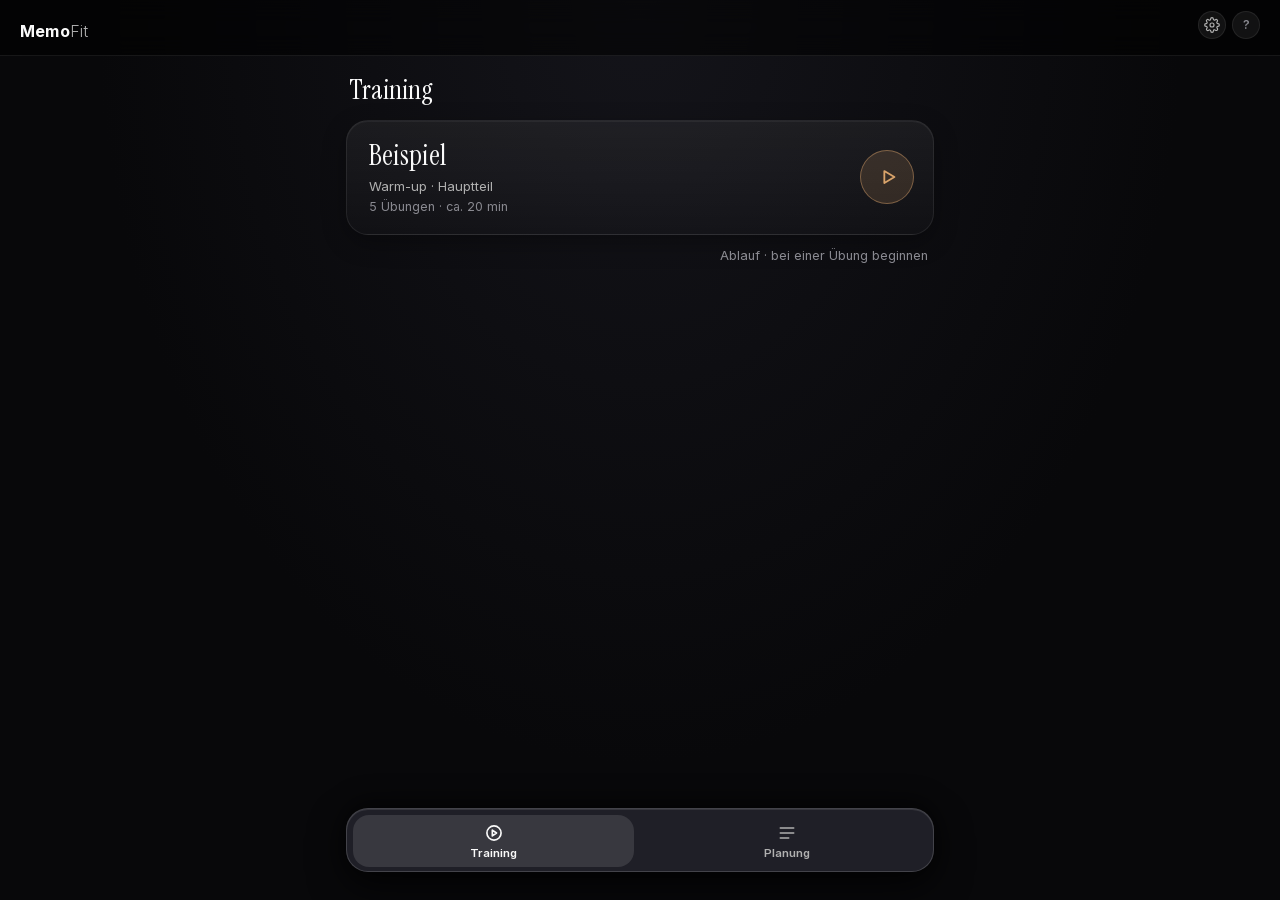
==== commit edde8c5e: "Add files via upload" ====
--- a/index.html
+++ b/index.html
@@ -12,7 +12,7 @@
   <link rel="apple-touch-icon" href="apple-touch-icon.png">
   <link rel="icon" type="image/svg+xml" href="icon.svg">
   <title>MemoFit</title>
-  <link rel="stylesheet" href="style.css?v=8">
+  <link rel="stylesheet" href="style.css?v=9">
 </head>
 <body>
 
@@ -171,7 +171,7 @@
     </button>
     <button class="nav-item" data-view="plaene" type="button">
       <svg viewBox="0 0 24 24" fill="none" stroke="currentColor" stroke-width="2" stroke-linecap="round" stroke-linejoin="round"><path d="M4 6h16M4 12h16M4 18h10"/></svg>
-      <span>Pläne</span>
+      <span>Planung</span>
     </button>
   </nav>
 
@@ -225,6 +225,8 @@
             <div class="hz"><span class="hz-i" data-i="video"></span><div class="hz-t"><strong>Video</strong> — Karte antippen → Video im Loop, mit Zeit oder „fertig“ unten · die Pause zeigt nur Name und Hinweis</div></div>
             <div class="hz"><span class="hz-i" data-i="ton"></span><div class="hz-t"><strong>Lautsprecher oben rechts</strong> — Videoton umschalten: stumm (✕) · einmal (1) · immer (∞) · gilt auch für die nächsten Trainings</div></div>
             <div class="hz"><span class="hz-i" data-i="gewicht"></span><div class="hz-t"><strong>Gewicht</strong> — „17,5 kg“ antippen → + und − · ändert um den Wert aus der Übung · bleibt für das nächste Mal gespeichert</div></div>
+            <div class="hz"><span class="hz-i" data-i="plaene"></span><div class="hz-t"><strong>Ablauf</strong> — oben in der Mitte antippen · Blöcke und Übungen auf einen Blick · eine Übung antippen: dort weitermachen · auch auf der Startseite unter dem Plan</div></div>
+            <div class="hz"><span class="hz-i" data-i="video"></span><div class="hz-t"><strong>Vorschau</strong> — in langen Pausen läuft das Video der nächsten Übung klein und stumm · antippen: groß mit Ton, danach geht die Pause mit mindestens 15 s weiter</div></div>
             <div class="hz"><span class="hz-i" data-i="wischen"></span><div class="hz-t"><strong>Wischen</strong> — nach links: nächste Übung · nach rechts: zurück · oder ‹ › unten</div></div>
             <div class="hz"><span class="hz-i" data-i="halt"></span><div class="hz-t"><strong>Anhalten</strong> — ❙❙ unten · ✕ oben beendet das Training</div></div>
             <div class="hz"><span class="hz-i" data-i="drehen"></span><div class="hz-t"><strong>Quer oder hoch</strong> — Handy auf die Bank stellen oder auf den Boden legen · der Bildschirm bleibt an</div></div>
@@ -232,7 +234,7 @@
         </div>
         <div class="modal-divider"></div>
         <div class="modal-section">
-          <div class="modal-section-title"><span class="hz-i klein" data-i="plaene"></span>Pläne</div>
+          <div class="modal-section-title"><span class="hz-i klein" data-i="plaene"></span>Planung</div>
           <div class="hz-liste">
             <div class="hz"><span class="hz-i" data-i="plaene"></span><div class="hz-t"><strong>Plan</strong> — ein Trainingstag · Blöcke wie Warm-up, Hauptteil A, Hauptteil B fassen die Übungen zusammen</div></div>
             <div class="hz"><span class="hz-i" data-i="werte"></span><div class="hz-t"><strong>Werte je Übung</strong> — Zeit oder Wiederholungen · Sätze · Pause zwischen Sätzen · Pause vor der nächsten Übung · eine neue Übung übernimmt die Werte der Übung davor</div></div>
@@ -290,6 +292,6 @@
 
   <div id="toast" class="toast hidden" role="status" aria-live="polite"><span id="toast-text"></span><button id="toast-btn" type="button" class="hidden">Rückgängig</button></div>
 
-  <script src="app.js?v=8"></script>
+  <script src="app.js?v=9"></script>
 </body>
 </html>
--- a/style.css
+++ b/style.css
@@ -477,6 +477,7 @@
 .t-video-slot { position: absolute; inset: 0; background: #000; transition: visibility 0s linear 0.27s; }
 .t-karte:not(.hinten) .t-rueck .t-video-slot { visibility: hidden; transition: none; }
 .t-video-slot .t-video { width: 100%; height: 100%; object-fit: contain; display: block; }
+.t-video-slot .t-video.fuellt { object-fit: cover; }
 .t-video-slot.laedt::after { content: 'Video wird geladen …'; position: absolute; inset: 0; display: flex; align-items: center; justify-content: center; color: var(--hint); font-size: 0.9rem; }
 .t-video-leiste {
   position: relative; z-index: 1; width: 100%;
@@ -518,3 +519,33 @@
 .t-laut[data-ton="immer"] { color: var(--text); }
 .t-laut[data-ton="erst"] { color: var(--text-dim); }
 .t-laut[data-ton="aus"] { color: var(--hint); opacity: 0.7; }
+
+/* ── v9: Ablauf, Vorschau, Hinweis oben ─────────────── */
+/* Im Training erscheinen Hinweise oben, nicht über dem Text unten */
+html.im-training .toast { bottom: auto; top: calc(62px + env(safe-area-inset-top)); }
+
+/* Ortsangabe oben: antippen öffnet den Ablauf */
+button.t-ort { background: none; border: 0; cursor: pointer; font-family: inherit; padding: 0.5rem 0.2rem; min-height: 44px; }
+.t-ort-pfeil { display: inline-block; vertical-align: -1px; color: var(--hint); margin-left: 0.1rem; }
+.t-ort-pfeil svg { width: 12px; height: 12px; display: block; }
+
+/* Ablauf-Fenster */
+.ablauf { display: flex; flex-direction: column; }
+.ab-block { font-size: 0.72rem; font-weight: 700; color: var(--text-dim); text-transform: uppercase; letter-spacing: 0.8px; padding: 0.9rem 0.2rem 0.3rem; }
+.ab-block:first-child { padding-top: 0.1rem; }
+.ab-ue { display: block; width: 100%; text-align: left; background: none; border: 0; border-bottom: 1px solid var(--border); color: var(--text); font-family: inherit; font-size: 1.02rem; padding: 0.75rem 0.6rem; min-height: 48px; cursor: pointer; border-radius: 10px; }
+.ab-ue.vorbei { color: var(--hint); }
+.ab-ue.jetzt { background: rgba(var(--akt-rgb), 0.14); color: var(--text); font-weight: 600; border-bottom-color: transparent; }
+
+/* Start: Ablauf unter der Planbox */
+.pk-wrap { display: flex; flex-direction: column; align-items: flex-end; gap: 0.15rem; }
+.pk-ablauf { background: none; border: 0; color: var(--hint); font-family: inherit; font-size: 0.8rem; padding: 0.45rem 0.4rem; min-height: 36px; cursor: pointer; }
+
+/* Pause: Vorschau-Video klein, antippen = groß */
+.t-vorschau .t-video-slot.vorschau { height: 24dvh; width: auto; max-width: 100%; max-height: none; cursor: pointer; }
+.t-vorn.mit-video { padding: 0; justify-content: flex-end; gap: 0; }
+.t-video-slot.gross { transition: none; }
+@media (orientation: landscape) and (max-height: 560px) {
+  .t-seite.t-vorn.mit-video { display: flex; padding: 0; }
+  .t-vorschau .t-video-slot.vorschau { height: 40dvh; }
+}
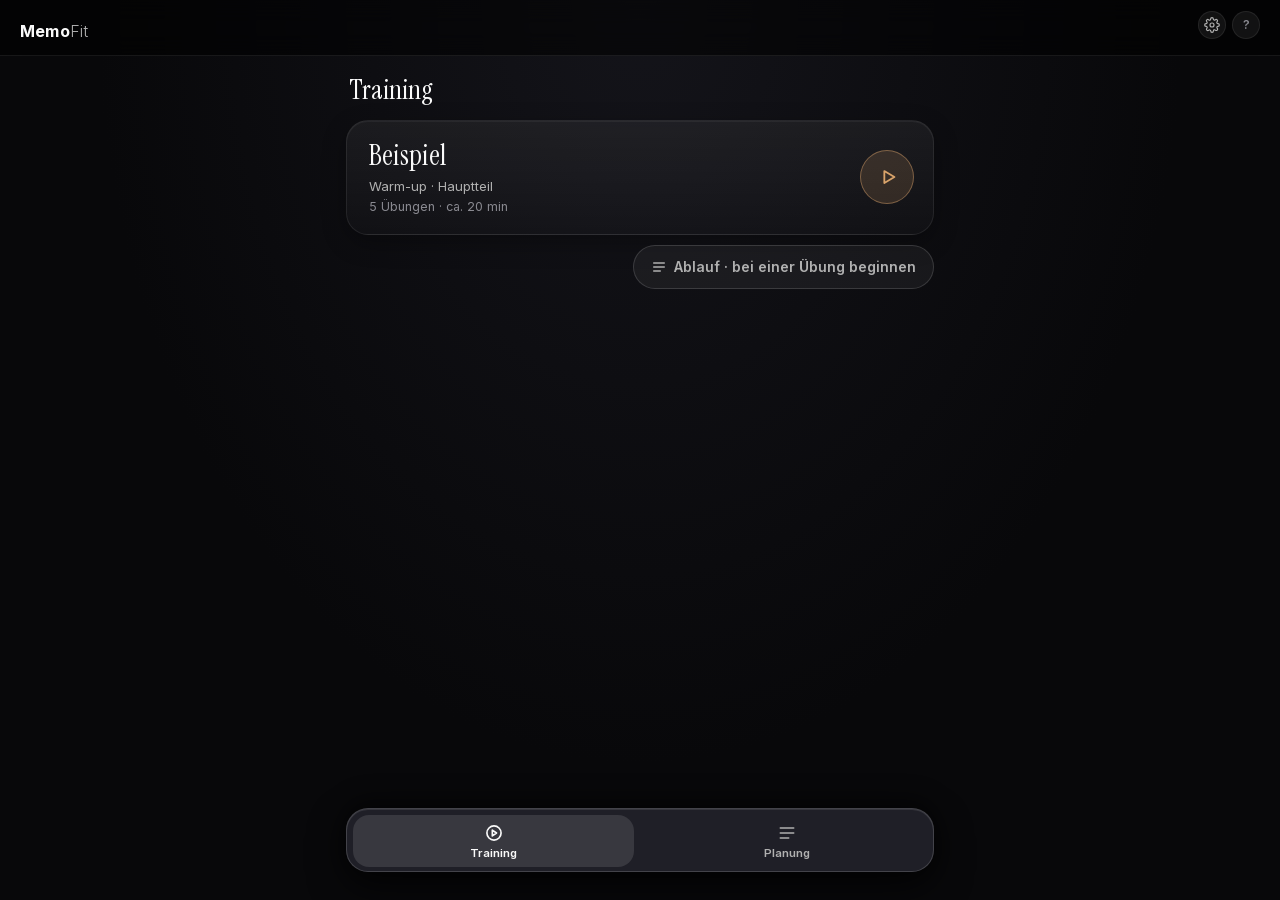
==== commit 7d552bed: "Add files via upload" ====
--- a/index.html
+++ b/index.html
@@ -12,7 +12,7 @@
   <link rel="apple-touch-icon" href="apple-touch-icon.png">
   <link rel="icon" type="image/svg+xml" href="icon.svg">
   <title>MemoFit</title>
-  <link rel="stylesheet" href="style.css?v=9">
+  <link rel="stylesheet" href="style.css?v=11">
 </head>
 <body>
 
@@ -285,13 +285,13 @@
         <div class="modal-divider"></div>
         <p class="modal-meta">Daten bleiben auf diesem Gerät. MemoFit ersetzt keine ärztliche oder therapeutische Beratung.</p>
         <p class="modal-meta"><a href="impressum.html">Impressum &amp; Datenschutz</a></p>
-        <p class="modal-meta modal-meta-build">Version 1.0 · Klaus Teltenkötter 2026</p>
+        <p class="modal-meta modal-meta-build">Version 1.1 · Klaus Teltenkötter 2026</p>
       </div>
     </div>
   </div>
 
   <div id="toast" class="toast hidden" role="status" aria-live="polite"><span id="toast-text"></span><button id="toast-btn" type="button" class="hidden">Rückgängig</button></div>
 
-  <script src="app.js?v=9"></script>
+  <script src="app.js?v=11"></script>
 </body>
 </html>
--- a/style.css
+++ b/style.css
@@ -346,7 +346,7 @@
 .t-mitte { flex: 1; min-height: 0; display: flex; align-items: center; justify-content: center; padding: 0.6rem 0; perspective: 1400px; }
 
 /* Karte mit Umdrehen (wie MemoFix) */
-.t-karte { position: relative; width: 100%; max-width: 520px; height: 100%; max-height: 640px; transform-style: preserve-3d; transition: transform 0.55s cubic-bezier(.2,.7,.2,1); cursor: pointer; }
+.t-karte { position: relative; width: 100%; max-width: 520px; height: 100%; max-height: 980px; transform-style: preserve-3d; transition: transform 0.55s cubic-bezier(.2,.7,.2,1); cursor: pointer; }
 .t-karte.hinten { transform: rotateY(180deg); }
 .t-seite {
   position: absolute; inset: 0; backface-visibility: hidden; -webkit-backface-visibility: hidden;
@@ -477,7 +477,7 @@
 .t-video-slot { position: absolute; inset: 0; background: #000; transition: visibility 0s linear 0.27s; }
 .t-karte:not(.hinten) .t-rueck .t-video-slot { visibility: hidden; transition: none; }
 .t-video-slot .t-video { width: 100%; height: 100%; object-fit: contain; display: block; }
-.t-video-slot .t-video.fuellt { object-fit: cover; }
+.t-rueck .t-video-slot .t-video, .t-video-slot.gross .t-video { object-fit: cover; }   /* bildschirmfüllend, ohne schwarzen Rand */
 .t-video-slot.laedt::after { content: 'Video wird geladen …'; position: absolute; inset: 0; display: flex; align-items: center; justify-content: center; color: var(--hint); font-size: 0.9rem; }
 .t-video-leiste {
   position: relative; z-index: 1; width: 100%;
@@ -538,8 +538,15 @@
 .ab-ue.jetzt { background: rgba(var(--akt-rgb), 0.14); color: var(--text); font-weight: 600; border-bottom-color: transparent; }
 
 /* Start: Ablauf unter der Planbox */
-.pk-wrap { display: flex; flex-direction: column; align-items: flex-end; gap: 0.15rem; }
-.pk-ablauf { background: none; border: 0; color: var(--hint); font-family: inherit; font-size: 0.8rem; padding: 0.45rem 0.4rem; min-height: 36px; cursor: pointer; }
+.pk-wrap { display: flex; flex-direction: column; align-items: flex-end; gap: 0.6rem; margin-bottom: 0.6rem; }
+.pk-ablauf {
+  display: inline-flex; align-items: center; gap: 0.45rem; cursor: pointer;
+  background: rgba(255,255,255,0.05); border: 1px solid var(--border-strong); border-radius: 999px;
+  color: var(--text-dim); font-family: inherit; font-size: 0.88rem; font-weight: 600;
+  padding: 0.55rem 1.05rem; min-height: 44px;
+}
+.pk-ablauf svg { width: 16px; height: 16px; }
+.pk-ablauf:active { transform: scale(0.98); }
 
 /* Pause: Vorschau-Video klein, antippen = groß */
 .t-vorschau .t-video-slot.vorschau { height: 24dvh; width: auto; max-width: 100%; max-height: none; cursor: pointer; }
